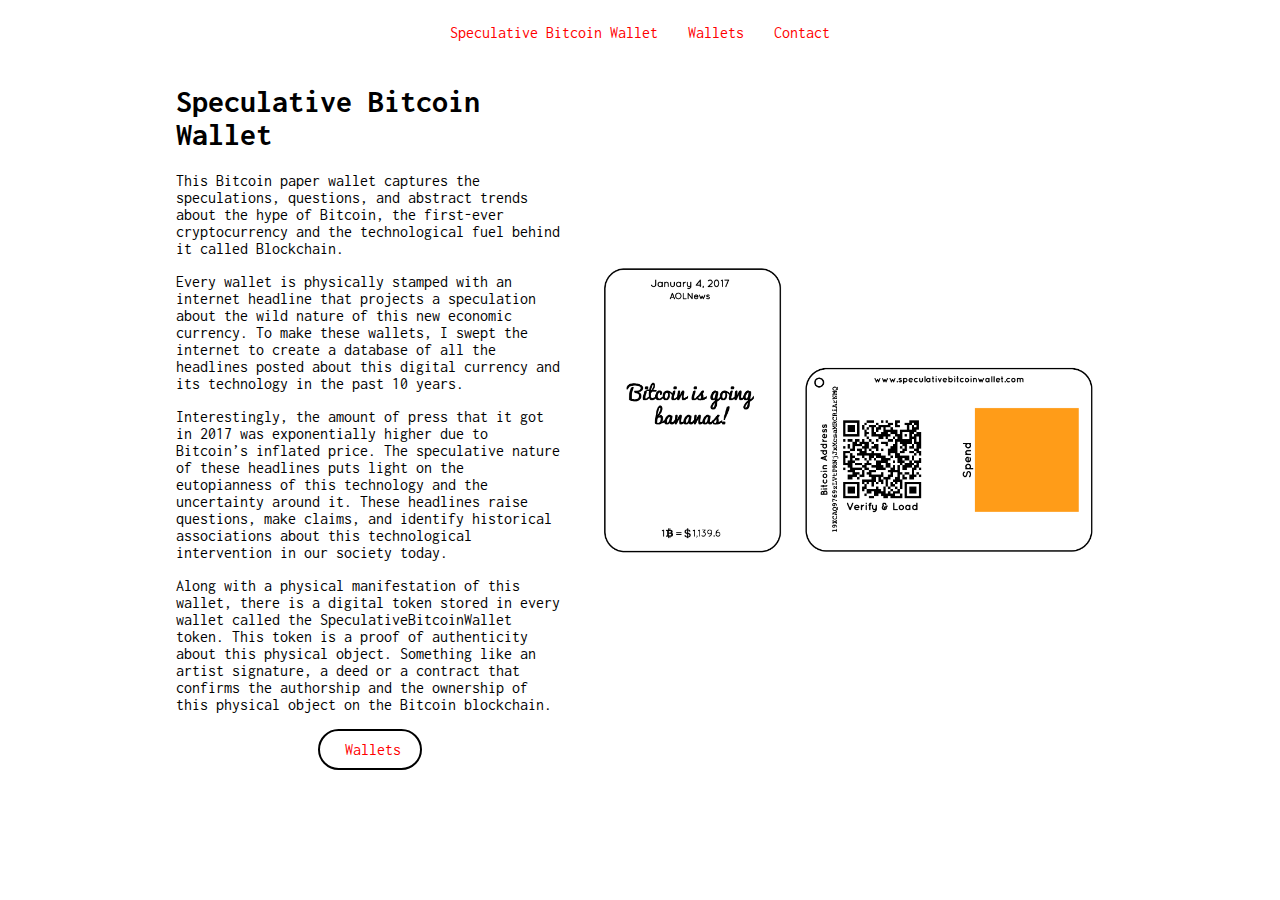
==== index.html @ 29de450a "Initial Commit" ====
<!DOCTYPE html>
<html lang="en" dir="ltr">
    <head>
        <meta charset="utf-8">
        <title>Speculative Bitcoin Wallet</title>

        <link rel="stylesheet" href="style.css">
    </head>
    <body>
        <div class="landing-container">
            <nav class="landing-navigation">
                <a href="#"><p>Speculative Bitcoin Wallet</p></a>
                <a href="#"><p>Wallets</p></a>
                <a href="#"><p>Contact</p></a>
            </nav>
            <main class="landing-main">
                <article class="main-info">
                    <section>
                        <h1>Speculative Bitcoin Wallet</h1>
                        <p>This Bitcoin paper wallet captures the speculations, questions, and abstract trends about the hype of Bitcoin, the first-ever cryptocurrency and the technological fuel behind it called Blockchain.</p>
                        <p>Every wallet is physically stamped with an internet headline that projects a speculation about the wild nature of this new economic currency. To make these wallets, I swept the internet to create a database of all the headlines posted about this digital currency and its technology in the past 10 years.</p>
                        <p>Interestingly, the amount of press that it got in 2017 was exponentially higher due to Bitcoin’s inflated price. The speculative nature of these headlines puts light on the eutopianness of this technology and the uncertainty around it. These headlines raise questions, make claims, and identify historical associations about this technological intervention in our society today.</p>
                        <p>Along with a physical manifestation of this wallet, there is a digital token stored in every wallet called the SpeculativeBitcoinWallet token. This token is a proof of authenticity about this physical object. Something like an artist signature, a deed or a contract that confirms the authorship and the ownership of this physical object on the Bitcoin blockchain.</p>
                    </section>
                    <a id="wallet-button" href="#">Wallets</a>

                </article>
                <article class="main-image">
                    <img src="./assets/wallet_instruction_A.png" class="explanation-image" style="width:500px">
                </article>
            </main>
        </div>

    </body>
</html>
---- style.css ----
@import url('https://fonts.googleapis.com/css?family=Inconsolata:400,700');

body {
    font-family: 'Inconsolata', monospace;
    color: black;
}
a {
    text-decoration: none;
    color: red;
}
/* a:link a:visited a:hover a:active  {
    text-decoration: none;
    color: red;
}
a:visited {- a link the user has visited}
a:hover {- a link when the user mouses over it}
a:active {

} */

.landing-container {
    display: grid;
    grid-template-columns: 1fr;
    grid-template-rows: auto auto;

    height: 100%;
}
.landing-navigation {
    grid-row: 1 / 2;

    justify-self: center;

    /* FLEX BOX - for nav-items*/
    display: flex;
}
/* Nav-Bar Menu icons */
.landing-navigation > * {
    margin: 0px 15px 0px 15px;
}

.landing-main {
    display: grid;
    grid-template-columns: 10vw 1fr 1fr 10vw;
    grid-column-gap: 40px;
    min-height: 80vh;

    align-items: center;
}
.main-info {
    grid-column: 2 / 3;

    display: flex;
    flex-direction: column;
}
.main-image {
    grid-column: 3 / 4;
}

.explanation-image {
    background-image: url(./assets/wallet_instruction_A.png);
}

#wallet-button {
    align-self: center;

    border: solid black 2px;
    border-radius: 30px;
    padding: 10px 25px 10px 25px;

    max-width: 50px;
}
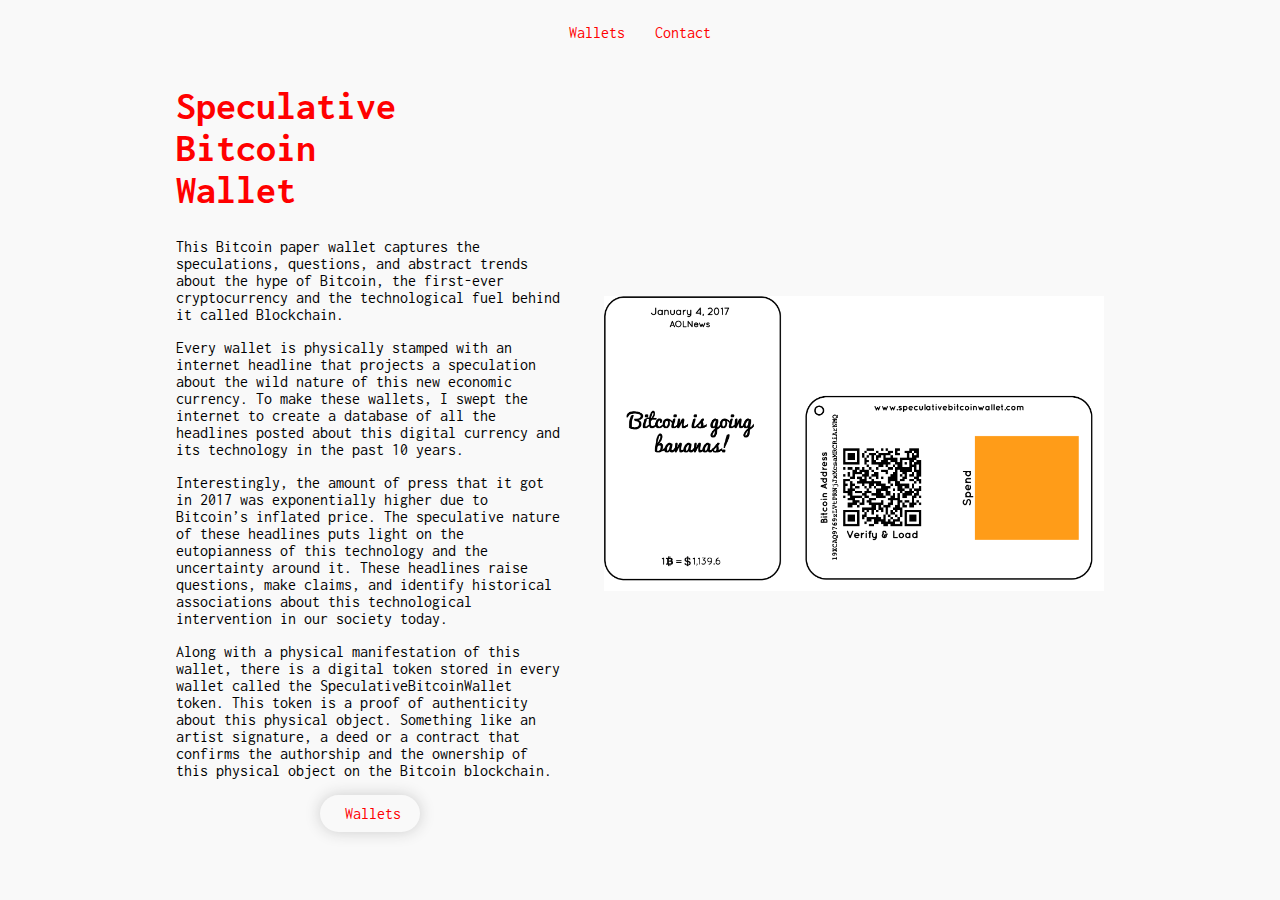
==== commit 3254c21a: "Implementing basic layout for the website" ====
--- a/index.html
+++ b/index.html
@@ -4,19 +4,24 @@
         <meta charset="utf-8">
         <title>Speculative Bitcoin Wallet</title>
 
-        <link rel="stylesheet" href="style.css">
+        <link rel="stylesheet" href="./css/utils.css">
+        <link rel="stylesheet" href="./css/style.css">
+
     </head>
     <body>
         <div class="landing-container">
             <nav class="landing-navigation">
-                <a href="#"><p>Speculative Bitcoin Wallet</p></a>
-                <a href="#"><p>Wallets</p></a>
-                <a href="#"><p>Contact</p></a>
+                <!-- <span class="icon-hover-01"><a  href="#">Speculative Bitcoin Wallet</a></span>
+                <span class="icon-hover-01"><a  href="#">Wallets</a></span>
+                <span class="icon-hover-01"><a  href="#">Speculative Bitcoin Wallet</a></span> -->
+                <!-- <a class="icon-hover-01" href="#"><p>Wallets</p></a> -->
+                <a class="icon-hover-01" href="#"><p>Wallets</p></a>
+                <a class="icon-hover-01" href="#"><p>Contact</p></a>
             </nav>
             <main class="landing-main">
                 <article class="main-info">
                     <section>
-                        <h1>Speculative Bitcoin Wallet</h1>
+                        <h1>Speculative <br> Bitcoin <br> Wallet</h1>
                         <p>This Bitcoin paper wallet captures the speculations, questions, and abstract trends about the hype of Bitcoin, the first-ever cryptocurrency and the technological fuel behind it called Blockchain.</p>
                         <p>Every wallet is physically stamped with an internet headline that projects a speculation about the wild nature of this new economic currency. To make these wallets, I swept the internet to create a database of all the headlines posted about this digital currency and its technology in the past 10 years.</p>
                         <p>Interestingly, the amount of press that it got in 2017 was exponentially higher due to Bitcoin’s inflated price. The speculative nature of these headlines puts light on the eutopianness of this technology and the uncertainty around it. These headlines raise questions, make claims, and identify historical associations about this technological intervention in our society today.</p>
--- a/css/utils.css
+++ b/css/utils.css
@@ -0,0 +1,12 @@
+.icon-hover-01 {
+    -webkit-transition: all 1s cubic-bezier(0.165, 0.84, 0.44, 1);
+    transition: all 1s cubic-bezier(0.165, 0.84, 0.44, 1);
+}
+
+.icon-hover-01::after {
+    -webkit-transition: all 1s cubic-bezier(0.165, 0.84, 0.44, 1);
+    transition: all 1s cubic-bezier(0.165, 0.84, 0.44, 1);
+}
+.icon-hover-01:hover {
+    margin-top: 5px;
+}
--- a/css/style.css
+++ b/css/style.css
@@ -0,0 +1,81 @@
+@import url('https://fonts.googleapis.com/css?family=Inconsolata:400,700');
+
+body {
+    font-family: 'Inconsolata', monospace;
+    color: black;
+    background-color: #f9f9f9;
+}
+a {
+    text-decoration: none;
+    color: red;
+}
+h1 {
+    font-size: 2.5em;
+    color: red;
+}
+
+.landing-container {
+    display: grid;
+    grid-template-columns: 1fr;
+    grid-template-rows: 50px auto;
+
+    height: 100%;
+}
+.landing-navigation {
+    grid-row: 1 / 2;
+
+    justify-self: center;
+
+    /* FLEX BOX - for nav-items*/
+    display: flex;
+}
+/* Nav-Bar Menu icons */
+.landing-navigation > * {
+    margin: 0px 15px 0px 15px;
+}
+
+.landing-main {
+    display: grid;
+    grid-template-columns: 10vw 1fr 1fr 10vw;
+    grid-column-gap: 40px;
+    min-height: 80vh;
+
+    align-items: center;
+}
+.main-info {
+    grid-column: 2 / 3;
+
+    display: flex;
+    flex-direction: column;
+}
+.main-image {
+    grid-column: 3 / 4;
+}
+
+.explanation-image {
+    background-image: url(./assets/wallet_instruction_A.png);
+}
+
+#wallet-button {
+    align-self: center;
+
+    /* border: solid black 2px; */
+    box-shadow: 0px 0px 15px 0px #cccccc;
+    border-radius: 30px;
+    padding: 10px 25px 10px 25px;
+
+    max-width: 50px;
+
+    /* ANIMATION SETTINGS */
+    -webkit-transition: all 1s cubic-bezier(0.165, 0.84, 0.44, 1);
+    transition: all 1s cubic-bezier(0.165, 0.84, 0.44, 1);
+}
+
+#wallet-button::after {
+    -webkit-transition: all 1s cubic-bezier(0.165, 0.84, 0.44, 1);
+    transition: all 1s cubic-bezier(0.165, 0.84, 0.44, 1);
+}
+#wallet-button:hover {
+    box-shadow: 0px 0px 20px 0px #bcbcbc;
+    transform: scale(1.05);
+}
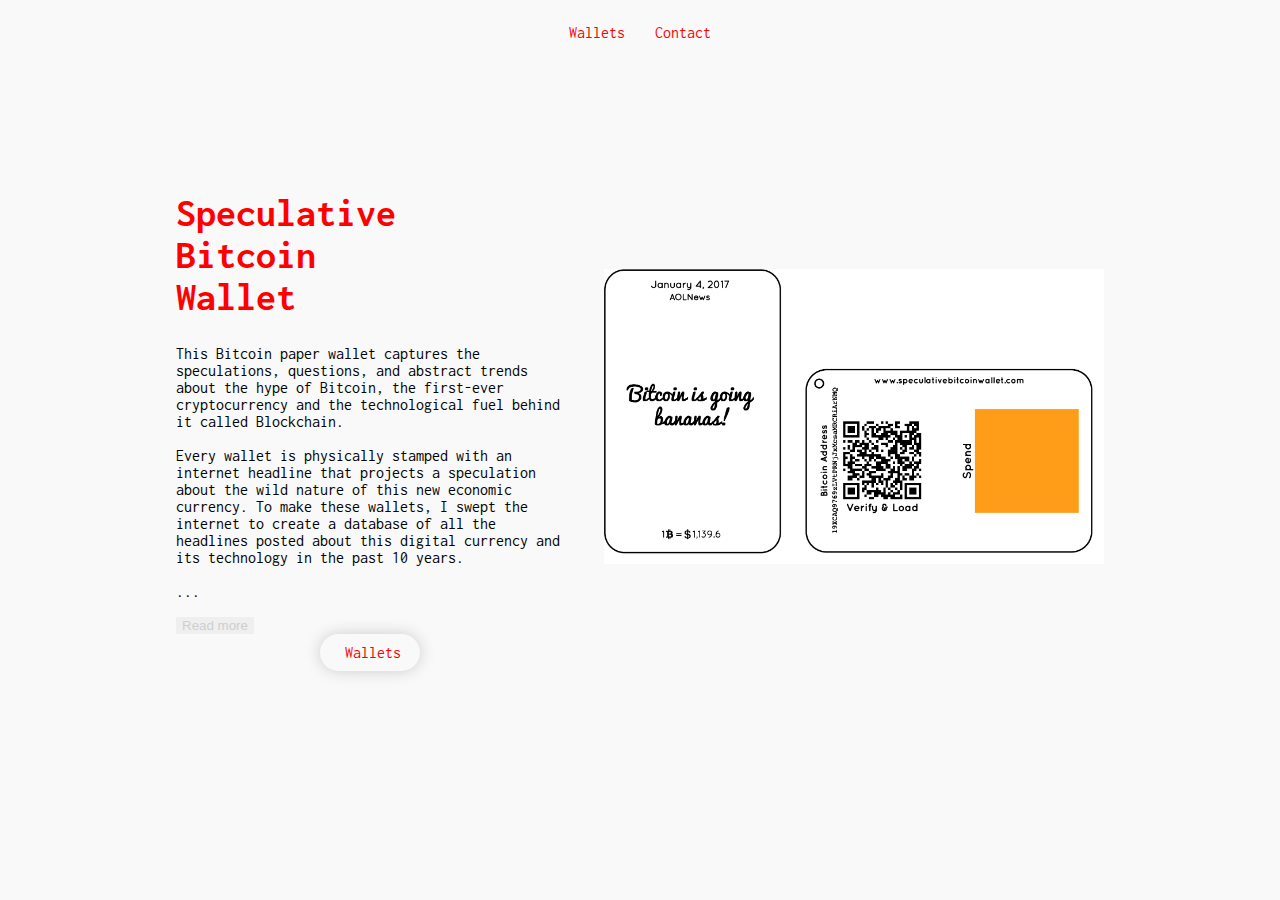
==== commit 2860fdec: "Starting new page - wallet" ====
--- a/index.html
+++ b/index.html
@@ -15,19 +15,18 @@
                 <span class="icon-hover-01"><a  href="#">Wallets</a></span>
                 <span class="icon-hover-01"><a  href="#">Speculative Bitcoin Wallet</a></span> -->
                 <!-- <a class="icon-hover-01" href="#"><p>Wallets</p></a> -->
-                <a class="icon-hover-01" href="#"><p>Wallets</p></a>
+                <a class="icon-hover-01" href="./wallets/wallets.html"><p>Wallets</p></a>
                 <a class="icon-hover-01" href="#"><p>Contact</p></a>
             </nav>
             <main class="landing-main">
                 <article class="main-info">
                     <section>
                         <h1>Speculative <br> Bitcoin <br> Wallet</h1>
-                        <p>This Bitcoin paper wallet captures the speculations, questions, and abstract trends about the hype of Bitcoin, the first-ever cryptocurrency and the technological fuel behind it called Blockchain.</p>
-                        <p>Every wallet is physically stamped with an internet headline that projects a speculation about the wild nature of this new economic currency. To make these wallets, I swept the internet to create a database of all the headlines posted about this digital currency and its technology in the past 10 years.</p>
-                        <p>Interestingly, the amount of press that it got in 2017 was exponentially higher due to Bitcoin’s inflated price. The speculative nature of these headlines puts light on the eutopianness of this technology and the uncertainty around it. These headlines raise questions, make claims, and identify historical associations about this technological intervention in our society today.</p>
-                        <p>Along with a physical manifestation of this wallet, there is a digital token stored in every wallet called the SpeculativeBitcoinWallet token. This token is a proof of authenticity about this physical object. Something like an artist signature, a deed or a contract that confirms the authorship and the ownership of this physical object on the Bitcoin blockchain.</p>
+                        <p>This Bitcoin paper wallet captures the speculations, questions, and abstract trends about the hype of Bitcoin, the first-ever cryptocurrency and the technological fuel behind it called Blockchain. <br><br> Every wallet is physically stamped with an internet headline that projects a speculation about the wild nature of this new economic currency. To make these wallets, I swept the internet to create a database of all the headlines posted about this digital currency and its technology in the past 10 years. <br><br><span id="dots">...</span>
+                            <span id="read-more" style="display:none">Interestingly, the amount of press that it got in 2017 was exponentially higher due to Bitcoin’s inflated price. The speculative nature of these headlines puts light on the eutopianness of this technology and the uncertainty around it. These headlines raise questions, make claims, and identify historical associations about this technological intervention in our society today.<br><br>Along with a physical manifestation of this wallet, there is a digital token stored in every wallet called the SpeculativeBitcoinWallet token. This token is a proof of authenticity about this physical object. Something like an artist signature, a deed or a contract that confirms the authorship and the ownership of this physical object on the Bitcoin blockchain.</span></p>
+                            <button id="read-more-button" onclick="readToggle()" type="read-more" name="read-more">Read more</button>
                     </section>
-                    <a id="wallet-button" href="#">Wallets</a>
+                    <a id="wallet-button" href="./wallets/wallets.html">Wallets</a>
 
                 </article>
                 <article class="main-image">
@@ -35,6 +34,6 @@
                 </article>
             </main>
         </div>
-
+        <script type="text/javascript" src="index.js"></script>
     </body>
 </html>
--- a/css/utils.css
+++ b/css/utils.css
@@ -1,3 +1,20 @@
+@import url('https://fonts.googleapis.com/css?family=Inconsolata:400,700');
+
+body {
+    font-family: 'Inconsolata', monospace;
+    color: black;
+    background-color: #f9f9f9;
+}
+a {
+    text-decoration: none;
+    color: red;
+}
+h1 {
+    font-size: 2.5em;
+    color: red;
+}
+
+
 .icon-hover-01 {
     -webkit-transition: all 1s cubic-bezier(0.165, 0.84, 0.44, 1);
     transition: all 1s cubic-bezier(0.165, 0.84, 0.44, 1);
--- a/css/style.css
+++ b/css/style.css
@@ -1,19 +1,3 @@
-@import url('https://fonts.googleapis.com/css?family=Inconsolata:400,700');
-
-body {
-    font-family: 'Inconsolata', monospace;
-    color: black;
-    background-color: #f9f9f9;
-}
-a {
-    text-decoration: none;
-    color: red;
-}
-h1 {
-    font-size: 2.5em;
-    color: red;
-}
-
 .landing-container {
     display: grid;
     grid-template-columns: 1fr;
@@ -56,6 +40,22 @@
     background-image: url(./assets/wallet_instruction_A.png);
 }
 
+#read-more-button {
+    border: none;
+    cursor:pointer;
+    color: #cecece;
+
+    -webkit-transition: all 1s cubic-bezier(0.165, 0.84, 0.44, 1);
+    transition: all 1s cubic-bezier(0.165, 0.84, 0.44, 1);
+}
+#read-more-button::after {
+    -webkit-transition: all 1s cubic-bezier(0.165, 0.84, 0.44, 1);
+    transition: all 1s cubic-bezier(0.165, 0.84, 0.44, 1);
+}
+#read-more-button:hover {
+    color: #8e8e8e;
+}
+
 #wallet-button {
     align-self: center;
 
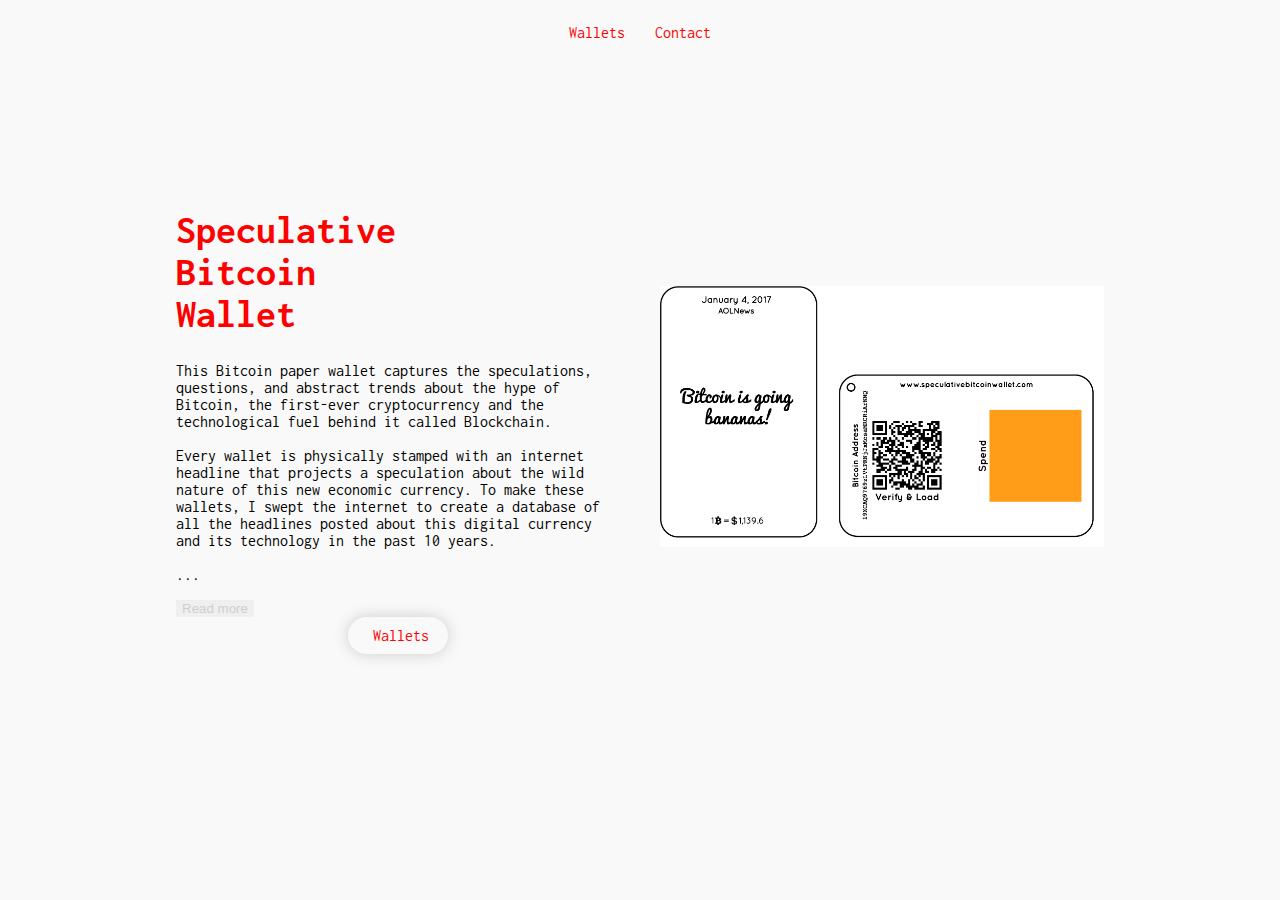
==== commit 7913d068: "Adding the second page for bitcoin card list" ====
--- a/index.html
+++ b/index.html
@@ -30,7 +30,7 @@
 
                 </article>
                 <article class="main-image">
-                    <img src="./assets/wallet_instruction_A.png" class="explanation-image" style="width:500px">
+                    <img src="./assets/wallet_instruction_A.png" class="explanation-image">
                 </article>
             </main>
         </div>
--- a/css/style.css
+++ b/css/style.css
@@ -38,6 +38,10 @@
 
 .explanation-image {
     background-image: url(./assets/wallet_instruction_A.png);
+    /* min-width: 500px; */
+    max-width: 100%;
+    height: auto;
+    width: auto\9;
 }
 
 #read-more-button {
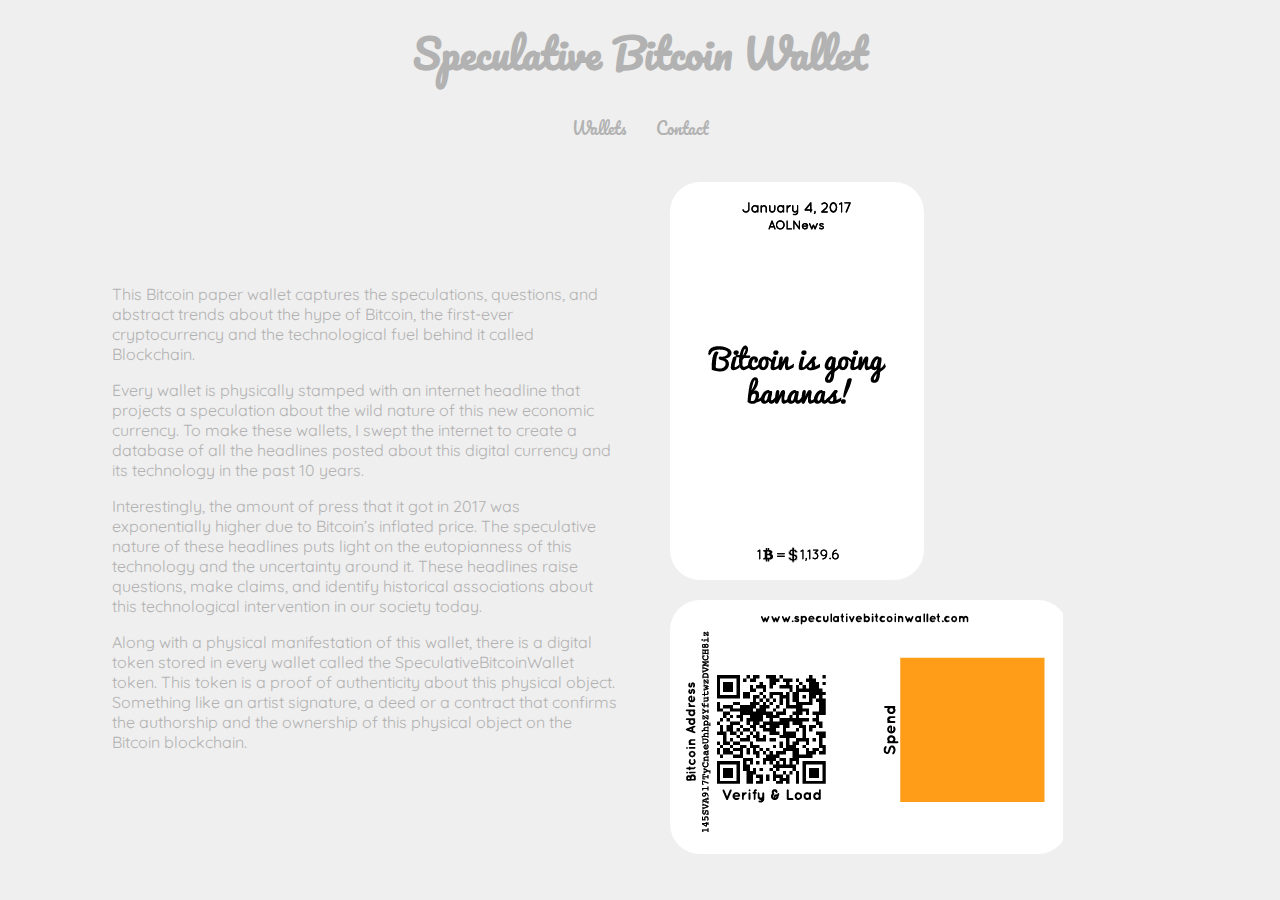
==== commit 2c14595e: "Implemented improvements by Amay" ====
--- a/index.html
+++ b/index.html
@@ -2,10 +2,12 @@
 <html lang="en" dir="ltr">
     <head>
         <meta charset="utf-8">
+        <meta content="width=device-width, initial-scale=1" name="viewport" />
         <title>Speculative Bitcoin Wallet</title>
 
         <link rel="stylesheet" href="./css/utils.css">
         <link rel="stylesheet" href="./css/style.css">
+        <link rel="stylesheet" href="./css/style_responsive.css">
 
     </head>
     <body>
@@ -15,25 +17,33 @@
                 <span class="icon-hover-01"><a  href="#">Wallets</a></span>
                 <span class="icon-hover-01"><a  href="#">Speculative Bitcoin Wallet</a></span> -->
                 <!-- <a class="icon-hover-01" href="#"><p>Wallets</p></a> -->
-                <a class="icon-hover-01" href="./wallets/wallets.html"><p>Wallets</p></a>
-                <a class="icon-hover-01" href="#"><p>Contact</p></a>
+                <h1>Speculative Bitcoin Wallet</h1>
+                <header>
+                    <a class="icon-hover-01" href="./wallets/wallets.html"><p>Wallets</p></a>
+                    <a class="icon-hover-01" href="#"><p>Contact</p></a>
+                </header>
             </nav>
             <main class="landing-main">
                 <article class="main-info">
                     <section>
-                        <h1>Speculative <br> Bitcoin <br> Wallet</h1>
-                        <p>This Bitcoin paper wallet captures the speculations, questions, and abstract trends about the hype of Bitcoin, the first-ever cryptocurrency and the technological fuel behind it called Blockchain. <br><br> Every wallet is physically stamped with an internet headline that projects a speculation about the wild nature of this new economic currency. To make these wallets, I swept the internet to create a database of all the headlines posted about this digital currency and its technology in the past 10 years. <br><br><span id="dots">...</span>
-                            <span id="read-more" style="display:none">Interestingly, the amount of press that it got in 2017 was exponentially higher due to Bitcoin’s inflated price. The speculative nature of these headlines puts light on the eutopianness of this technology and the uncertainty around it. These headlines raise questions, make claims, and identify historical associations about this technological intervention in our society today.<br><br>Along with a physical manifestation of this wallet, there is a digital token stored in every wallet called the SpeculativeBitcoinWallet token. This token is a proof of authenticity about this physical object. Something like an artist signature, a deed or a contract that confirms the authorship and the ownership of this physical object on the Bitcoin blockchain.</span></p>
-                            <button id="read-more-button" onclick="readToggle()" type="read-more" name="read-more">Read more</button>
-                    </section>
-                    <a id="wallet-button" href="./wallets/wallets.html">Wallets</a>
+                        <p>This Bitcoin paper wallet captures the speculations, questions, and abstract trends about the hype of Bitcoin, the first-ever cryptocurrency and the technological fuel behind it called Blockchain.</p>
 
+                        <p>Every wallet is physically stamped with an internet headline that projects a speculation about the wild nature of this new economic currency. To make these wallets, I swept the internet to create a database of all the headlines posted about this digital currency and its technology in the past 10 years.</p>
+
+                        <p>Interestingly, the amount of press that it got in 2017 was exponentially higher due to Bitcoin’s inflated price. The speculative nature of these headlines puts light on the eutopianness of this technology and the uncertainty around it. These headlines raise questions, make claims, and identify historical associations about this technological intervention in our society today.</p>
+
+                        <p>Along with a physical manifestation of this wallet, there is a digital token stored in every wallet called the SpeculativeBitcoinWallet token. This token is a proof of authenticity about this physical object. Something like an artist signature, a deed or a contract that confirms the authorship and the ownership of this physical object on the Bitcoin blockchain.</p>
+                      </section>
+                    <!-- <a id="wallet-button" href="./wallets/wallets.html">Wallets</a> -->
                 </article>
+
                 <article class="main-image">
-                    <img src="./assets/wallet_instruction_A.png" class="explanation-image">
+                    <div id="wallet_instruction_01"></div>
+                    <div id="wallet_instruction_02"></div>
+                    <!-- <img src="./assets/wallet_instruction_2x.png" class="explanation-image"> -->
                 </article>
             </main>
         </div>
-        <script type="text/javascript" src="index.js"></script>
+        <!-- <script type="text/javascript" src="index.js"></script> -->
     </body>
 </html>
--- a/css/utils.css
+++ b/css/utils.css
@@ -1,18 +1,25 @@
-@import url('https://fonts.googleapis.com/css?family=Inconsolata:400,700');
+@import url('https://fonts.googleapis.com/css?family=Pacifico|Quicksand');
+
 
 body {
-    font-family: 'Inconsolata', monospace;
-    color: black;
-    background-color: #f9f9f9;
+    font-family: 'Quicksand', sans-serif;
+    color: #b2b2b2;
+    background-color: #efefef;
 }
 a {
+    font-family: 'Pacifico', cursive;
     text-decoration: none;
-    color: red;
+    color: #b2b2b2;
 }
 h1 {
+    font-family: 'Pacifico', cursive;
     font-size: 2.5em;
-    color: red;
+    color: #b2b2b2;
 }
+p {
+    color: inherit;
+}
+
 
 
 .icon-hover-01 {
@@ -25,5 +32,7 @@
     transition: all 1s cubic-bezier(0.165, 0.84, 0.44, 1);
 }
 .icon-hover-01:hover {
-    margin-top: 5px;
+  transform: scale(1.1);
+  /*text-decoration: underline;*/
+    /*margin-top: 5px;*/
 }
--- a/css/style.css
+++ b/css/style.css
@@ -1,9 +1,9 @@
 .landing-container {
     display: grid;
     grid-template-columns: 1fr;
-    grid-template-rows: 50px auto;
+    grid-template-rows: auto auto;
 
-    height: 100%;
+    /*height: 100%;*/
 }
 .landing-navigation {
     grid-row: 1 / 2;
@@ -12,15 +12,24 @@
 
     /* FLEX BOX - for nav-items*/
     display: flex;
+    flex-direction: column;
+    align-items: center;
+}
+.landing-navigation > h1 {
+    margin: 10px 0px 10px 0px;
 }
 /* Nav-Bar Menu icons */
-.landing-navigation > * {
+.landing-navigation > header {
+    display: flex;
+}
+.landing-navigation > header > * {
     margin: 0px 15px 0px 15px;
 }
 
+
 .landing-main {
     display: grid;
-    grid-template-columns: 10vw 1fr 1fr 10vw;
+    grid-template-columns: 5vw 1fr 1fr 5vw;
     grid-column-gap: 40px;
     min-height: 80vh;
 
@@ -31,20 +40,48 @@
 
     display: flex;
     flex-direction: column;
+    justify-self: center;
+    min-width: 150px;
+    max-width: 600px;
 }
 .main-image {
     grid-column: 3 / 4;
+
+    display: flex;
+    flex-wrap: wrap;
+    justify-content: flex-start;
+    align-items: flex-end;
 }
 
-.explanation-image {
-    background-image: url(./assets/wallet_instruction_A.png);
-    /* min-width: 500px; */
-    max-width: 100%;
+
+
+/* WALLET INSTRUCTION IMAGE */
+.main-image > div {
+    background-image: url(../assets/wallet_instruction_2x.png);
+    background-repeat: no-repeat;
+
+    border-radius: 30px;
+    /*zoom: 0.6;*/
     height: auto;
-    width: auto\9;
+    width: auto;
+
+    margin: 10px 10px 10px 10px;
+}
+#wallet_instruction_01 {
+    height: 398px;
+    width: 254px;
+    background-position: 0px 0px !important;
+}
+#wallet_instruction_02 {
+    height: 254px;
+    width: 398px;
+    background-position: -290px -140px !important;
 }
 
-#read-more-button {
+
+
+/* =========================== NOT USING ===========================* */
+/*#read-more-button {
     border: none;
     cursor:pointer;
     color: #cecece;
@@ -58,19 +95,19 @@
 }
 #read-more-button:hover {
     color: #8e8e8e;
-}
+}*/
 
-#wallet-button {
+/*#wallet-button {
     align-self: center;
 
-    /* border: solid black 2px; */
+
     box-shadow: 0px 0px 15px 0px #cccccc;
     border-radius: 30px;
     padding: 10px 25px 10px 25px;
 
     max-width: 50px;
 
-    /* ANIMATION SETTINGS */
+
     -webkit-transition: all 1s cubic-bezier(0.165, 0.84, 0.44, 1);
     transition: all 1s cubic-bezier(0.165, 0.84, 0.44, 1);
 }
@@ -82,4 +119,4 @@
 #wallet-button:hover {
     box-shadow: 0px 0px 20px 0px #bcbcbc;
     transform: scale(1.05);
-}
+}*/
--- a/css/style_responsive.css
+++ b/css/style_responsive.css
@@ -0,0 +1,57 @@
+/*LANDING PAGE*/
+@media screen and (min-width: 768px)
+and (max-width : 1024px)
+and (orientation : landscape) {
+    body {
+        margin: auto;
+    }
+    .main-image > div {
+        zoom: 0.8;
+    }
+}
+
+@media screen and (max-width: 768px) {
+    .main-image > div {
+        zoom: 0.6;
+    }
+}
+
+
+@media screen and (max-width: 768px) {
+    .main-image > div {
+        zoom: 0.6;
+    }
+}
+
+/*IPHONE SIZE*/
+@media screen and (max-width: 375px) {
+    .landing-navigation > h1 {
+        text-align: center;
+    }
+    .landing-navigation > header {
+        display: flex;
+        flex-direction: column;
+        font-size: 1.5em;
+    }
+
+    .landing-container {
+        display: flex;
+        flex-wrap: wrap;
+    }
+    .landing-main {
+        display: flex !important;
+        flex-wrap: wrap;
+
+        text-align: center;
+    }
+    .main-info {
+        display: flex;
+        flex-direction: column;
+        justify-self: center;
+    }
+    .main-image {
+        display: flex;
+        flex-wrap: wrap;
+        justify-content: center;
+    }
+}
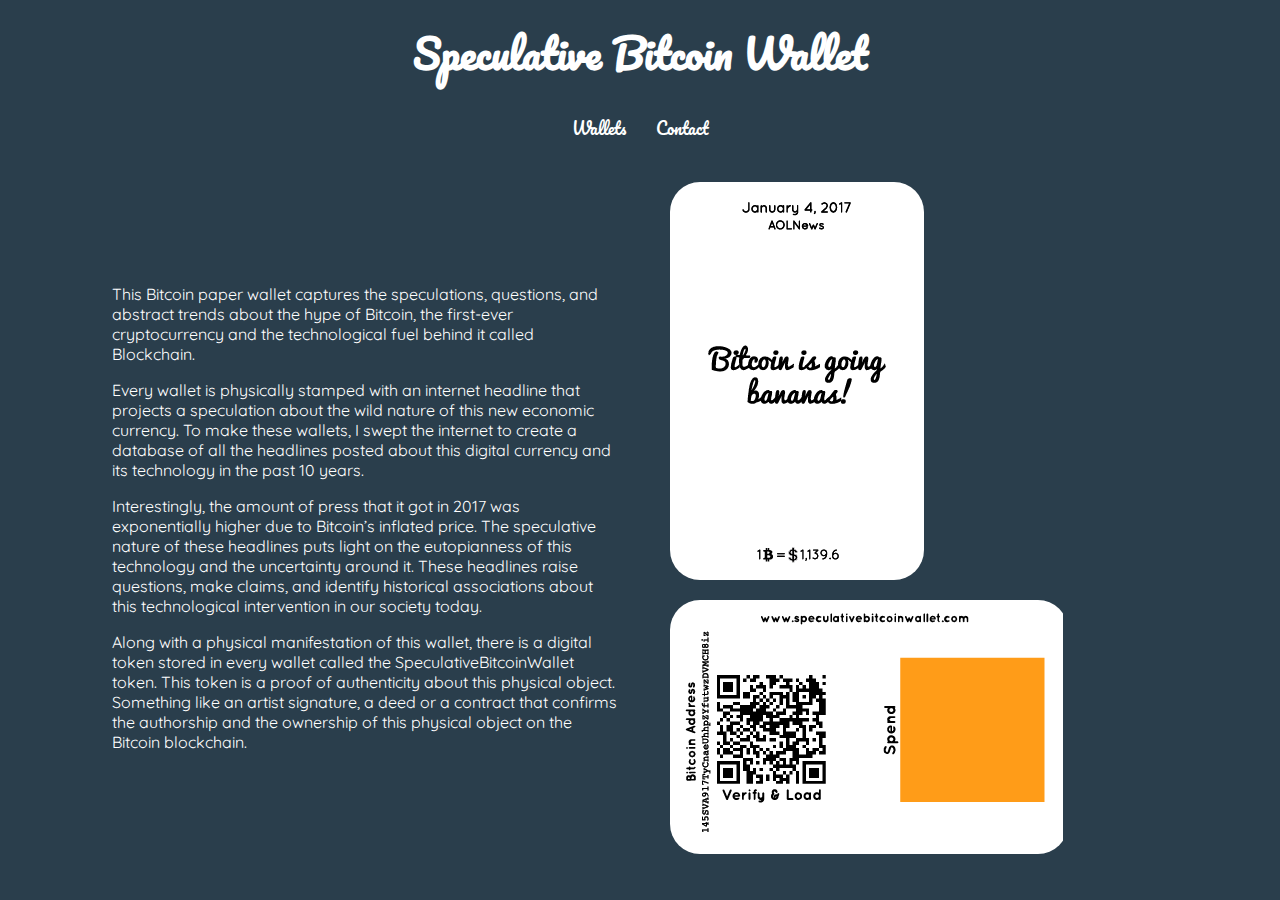
==== commit 83b7f1a3: "Amay's implementation" ====
--- a/index.html
+++ b/index.html
@@ -20,7 +20,7 @@
                 <h1>Speculative Bitcoin Wallet</h1>
                 <header>
                     <a class="icon-hover-01" href="./wallets/wallets.html"><p>Wallets</p></a>
-                    <a class="icon-hover-01" href="#"><p>Contact</p></a>
+                    <a class="icon-hover-01" href="mailto:amay.kataria@gmail.com?Subject=Hello%20again"><p>Contact</p></a>
                 </header>
             </nav>
             <main class="landing-main">
--- a/css/utils.css
+++ b/css/utils.css
@@ -3,18 +3,18 @@
 
 body {
     font-family: 'Quicksand', sans-serif;
-    color: #b2b2b2;
-    background-color: #efefef;
+    color: white;
+    background-color: #2a3e4c;
 }
 a {
     font-family: 'Pacifico', cursive;
     text-decoration: none;
-    color: #b2b2b2;
+    color: white;
 }
 h1 {
     font-family: 'Pacifico', cursive;
     font-size: 2.5em;
-    color: #b2b2b2;
+    color: white;
 }
 p {
     color: inherit;
--- a/css/style_responsive.css
+++ b/css/style_responsive.css
@@ -14,14 +14,11 @@
     .main-image > div {
         zoom: 0.6;
     }
+    p {
+        font-size: 0.8em;
+    }
 }
 
-
-@media screen and (max-width: 768px) {
-    .main-image > div {
-        zoom: 0.6;
-    }
-}
 
 /*IPHONE SIZE*/
 @media screen and (max-width: 375px) {
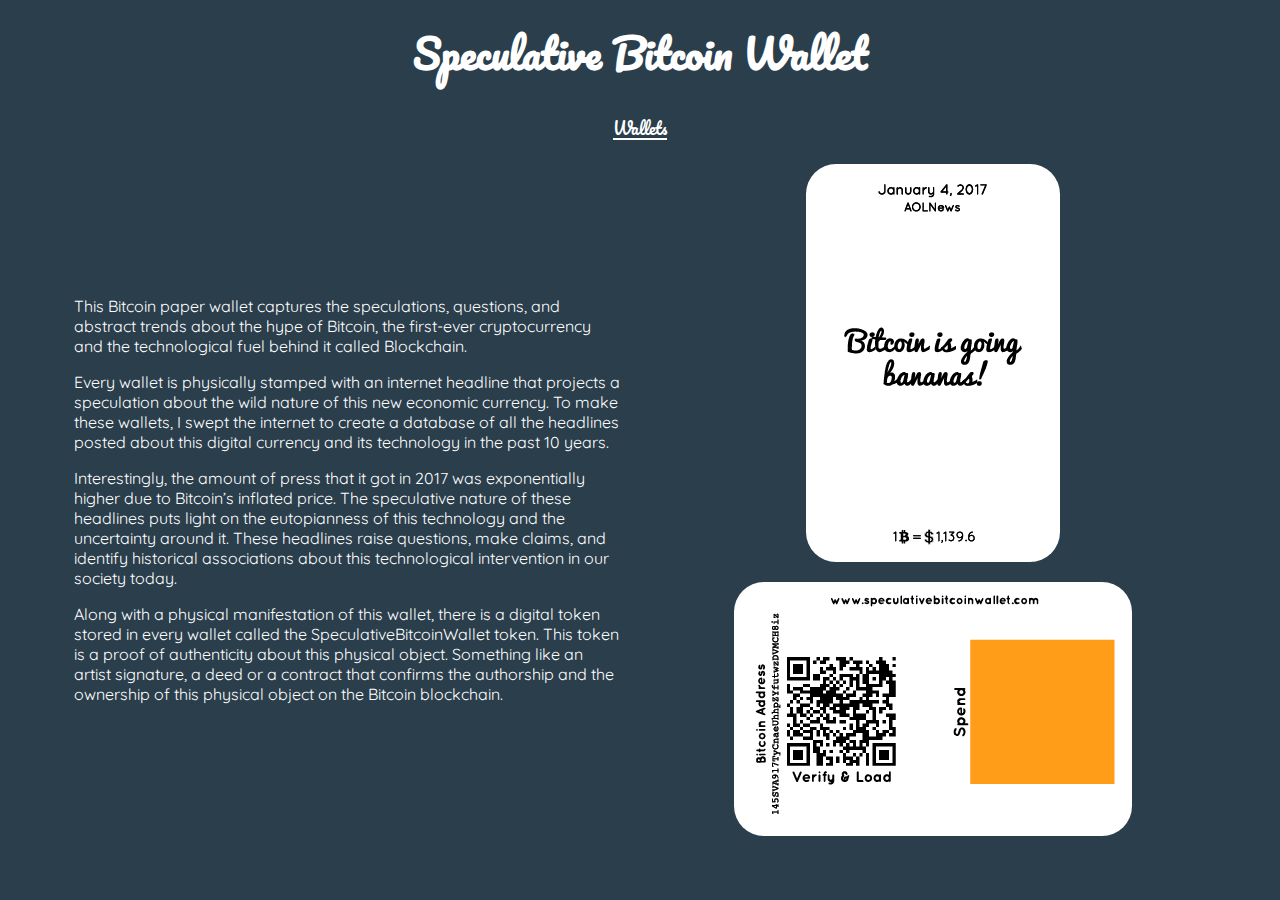
==== commit 4393fe8a: "Amay implementation 02" ====
--- a/index.html
+++ b/index.html
@@ -20,7 +20,7 @@
                 <h1>Speculative Bitcoin Wallet</h1>
                 <header>
                     <a class="icon-hover-01" href="./wallets/wallets.html"><p>Wallets</p></a>
-                    <a class="icon-hover-01" href="mailto:amay.kataria@gmail.com?Subject=Hello%20again"><p>Contact</p></a>
+                    <!-- <a class="icon-hover-01" href="mailto:amay.kataria@gmail.com?Subject=Hello%20again"><p>Contact</p></a> -->
                 </header>
             </nav>
             <main class="landing-main">
--- a/css/utils.css
+++ b/css/utils.css
@@ -9,7 +9,10 @@
 a {
     font-family: 'Pacifico', cursive;
     text-decoration: none;
+    border-bottom: 2px solid white;
     color: white;
+
+    height: 40px;
 }
 h1 {
     font-family: 'Pacifico', cursive;
@@ -18,6 +21,7 @@
 }
 p {
     color: inherit;
+    /*text-align: right;*/
 }
 
 
--- a/css/style.css
+++ b/css/style.css
@@ -29,7 +29,7 @@
 
 .landing-main {
     display: grid;
-    grid-template-columns: 5vw 1fr 1fr 5vw;
+    grid-template-columns: 2vw 1fr 1fr 2vw;
     grid-column-gap: 40px;
     min-height: 80vh;
 
@@ -49,7 +49,7 @@
 
     display: flex;
     flex-wrap: wrap;
-    justify-content: flex-start;
+    justify-content: center;
     align-items: flex-end;
 }
 
@@ -75,7 +75,7 @@
 #wallet_instruction_02 {
     height: 254px;
     width: 398px;
-    background-position: -290px -140px !important;
+    background-position: -284px -140px !important;
 }
 
 
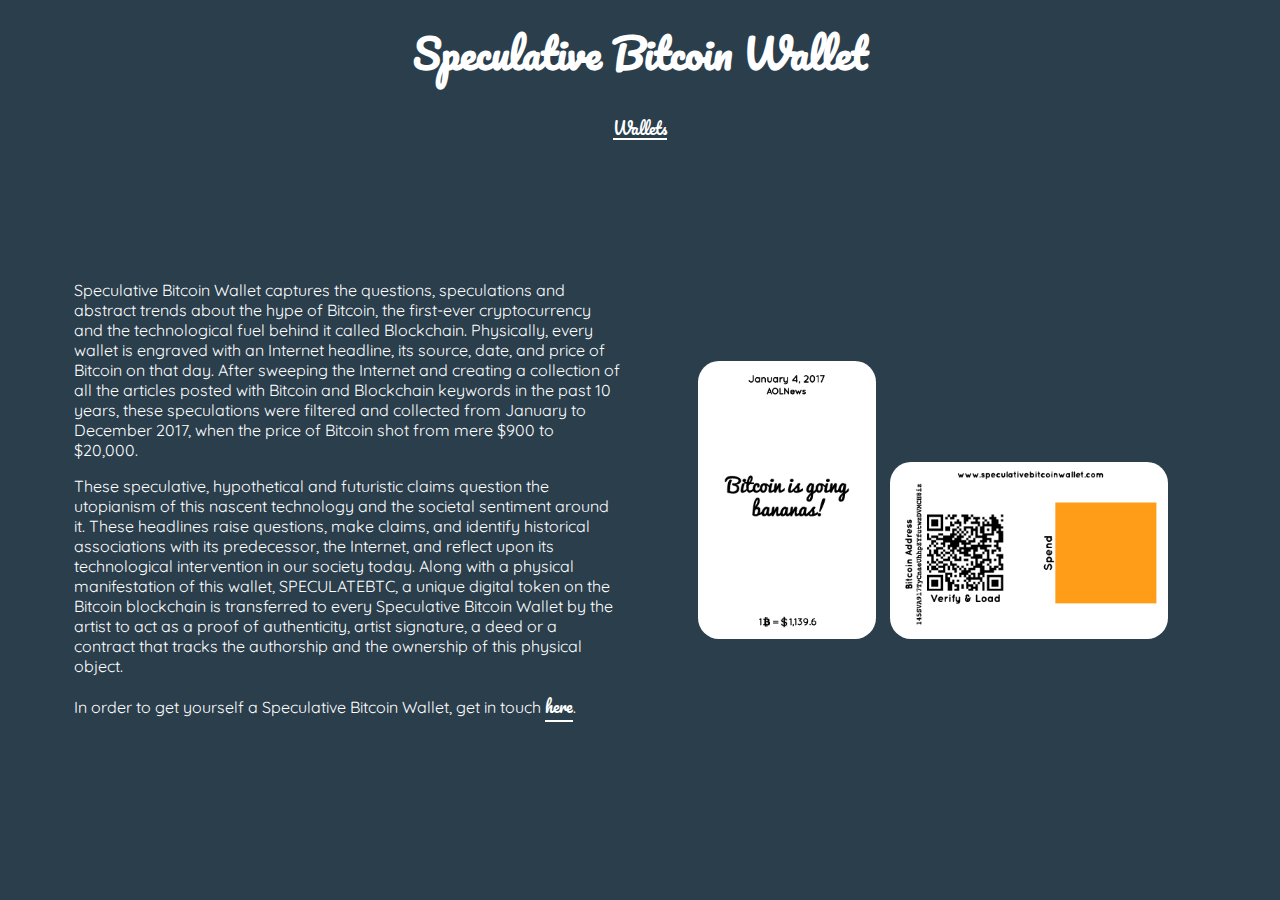
==== commit 523ef29d: "New text." ====
--- a/index.html
+++ b/index.html
@@ -26,13 +26,12 @@
             <main class="landing-main">
                 <article class="main-info">
                     <section>
-                        <p>This Bitcoin paper wallet captures the speculations, questions, and abstract trends about the hype of Bitcoin, the first-ever cryptocurrency and the technological fuel behind it called Blockchain.</p>
+                        <p>Speculative Bitcoin Wallet captures the questions, speculations and abstract trends about the hype of Bitcoin, the first-ever cryptocurrency and the technological fuel behind it called Blockchain. Physically, every wallet is engraved with an Internet headline, its source, date, and price of Bitcoin on that day. After sweeping the Internet and creating a collection of all the articles posted with Bitcoin and Blockchain keywords in the past 10 years, these speculations were filtered and collected from January to December 2017, when the price of Bitcoin shot from mere $900 to $20,000.</p>
 
-                        <p>Every wallet is physically stamped with an internet headline that projects a speculation about the wild nature of this new economic currency. To make these wallets, I swept the internet to create a database of all the headlines posted about this digital currency and its technology in the past 10 years.</p>
+                        <p>These speculative, hypothetical and futuristic claims question the utopianism of this nascent technology and the societal sentiment around it. These headlines raise questions, make claims, and identify historical associations with its predecessor, the Internet, and reflect upon its technological intervention in our society today. Along with a physical manifestation of this wallet, SPECULATEBTC, a unique digital token on the Bitcoin blockchain is transferred to every Speculative Bitcoin Wallet by the artist to act as a proof of authenticity, artist signature, a deed or a contract that tracks the authorship and the ownership of this physical object.</p>
 
-                        <p>Interestingly, the amount of press that it got in 2017 was exponentially higher due to Bitcoin’s inflated price. The speculative nature of these headlines puts light on the eutopianness of this technology and the uncertainty around it. These headlines raise questions, make claims, and identify historical associations about this technological intervention in our society today.</p>
+                        <p>In order to get yourself a Speculative Bitcoin Wallet, get in touch <a href="mailto:speculativebitcoinwallet@gmail.com?Subject=Hello, I'm interested in Speculative Bitcoin Wallet.">here</a>.
 
-                        <p>Along with a physical manifestation of this wallet, there is a digital token stored in every wallet called the SpeculativeBitcoinWallet token. This token is a proof of authenticity about this physical object. Something like an artist signature, a deed or a contract that confirms the authorship and the ownership of this physical object on the Bitcoin blockchain.</p>
                       </section>
                     <!-- <a id="wallet-button" href="./wallets/wallets.html">Wallets</a> -->
                 </article>
--- a/css/utils.css
+++ b/css/utils.css
@@ -25,7 +25,6 @@
 }
 
 
-
 .icon-hover-01 {
     -webkit-transition: all 1s cubic-bezier(0.165, 0.84, 0.44, 1);
     transition: all 1s cubic-bezier(0.165, 0.84, 0.44, 1);
--- a/css/style.css
+++ b/css/style.css
@@ -61,7 +61,7 @@
     background-repeat: no-repeat;
 
     border-radius: 30px;
-    /*zoom: 0.6;*/
+    zoom: 0.7;
     height: auto;
     width: auto;
 
--- a/css/style_responsive.css
+++ b/css/style_responsive.css
@@ -1,4 +1,5 @@
 /*LANDING PAGE*/
+/*IPAD SIZE*/
 @media screen and (min-width: 768px)
 and (max-width : 1024px)
 and (orientation : landscape) {
@@ -6,7 +7,7 @@
         margin: auto;
     }
     .main-image > div {
-        zoom: 0.8;
+        zoom: 0.7;
     }
 }
 
@@ -21,7 +22,13 @@
 
 
 /*IPHONE SIZE*/
-@media screen and (max-width: 375px) {
+@media screen and (max-width: 430px) {
+    a {
+        height: 50px;
+    }
+    .landing-navigation {
+        margin-bottom: 20px;
+    }
     .landing-navigation > h1 {
         text-align: center;
     }
@@ -30,7 +37,6 @@
         flex-direction: column;
         font-size: 1.5em;
     }
-
     .landing-container {
         display: flex;
         flex-wrap: wrap;
@@ -42,11 +48,15 @@
         text-align: center;
     }
     .main-info {
+        order: 2;
+
         display: flex;
         flex-direction: column;
         justify-self: center;
     }
     .main-image {
+        order: 1;
+
         display: flex;
         flex-wrap: wrap;
         justify-content: center;
